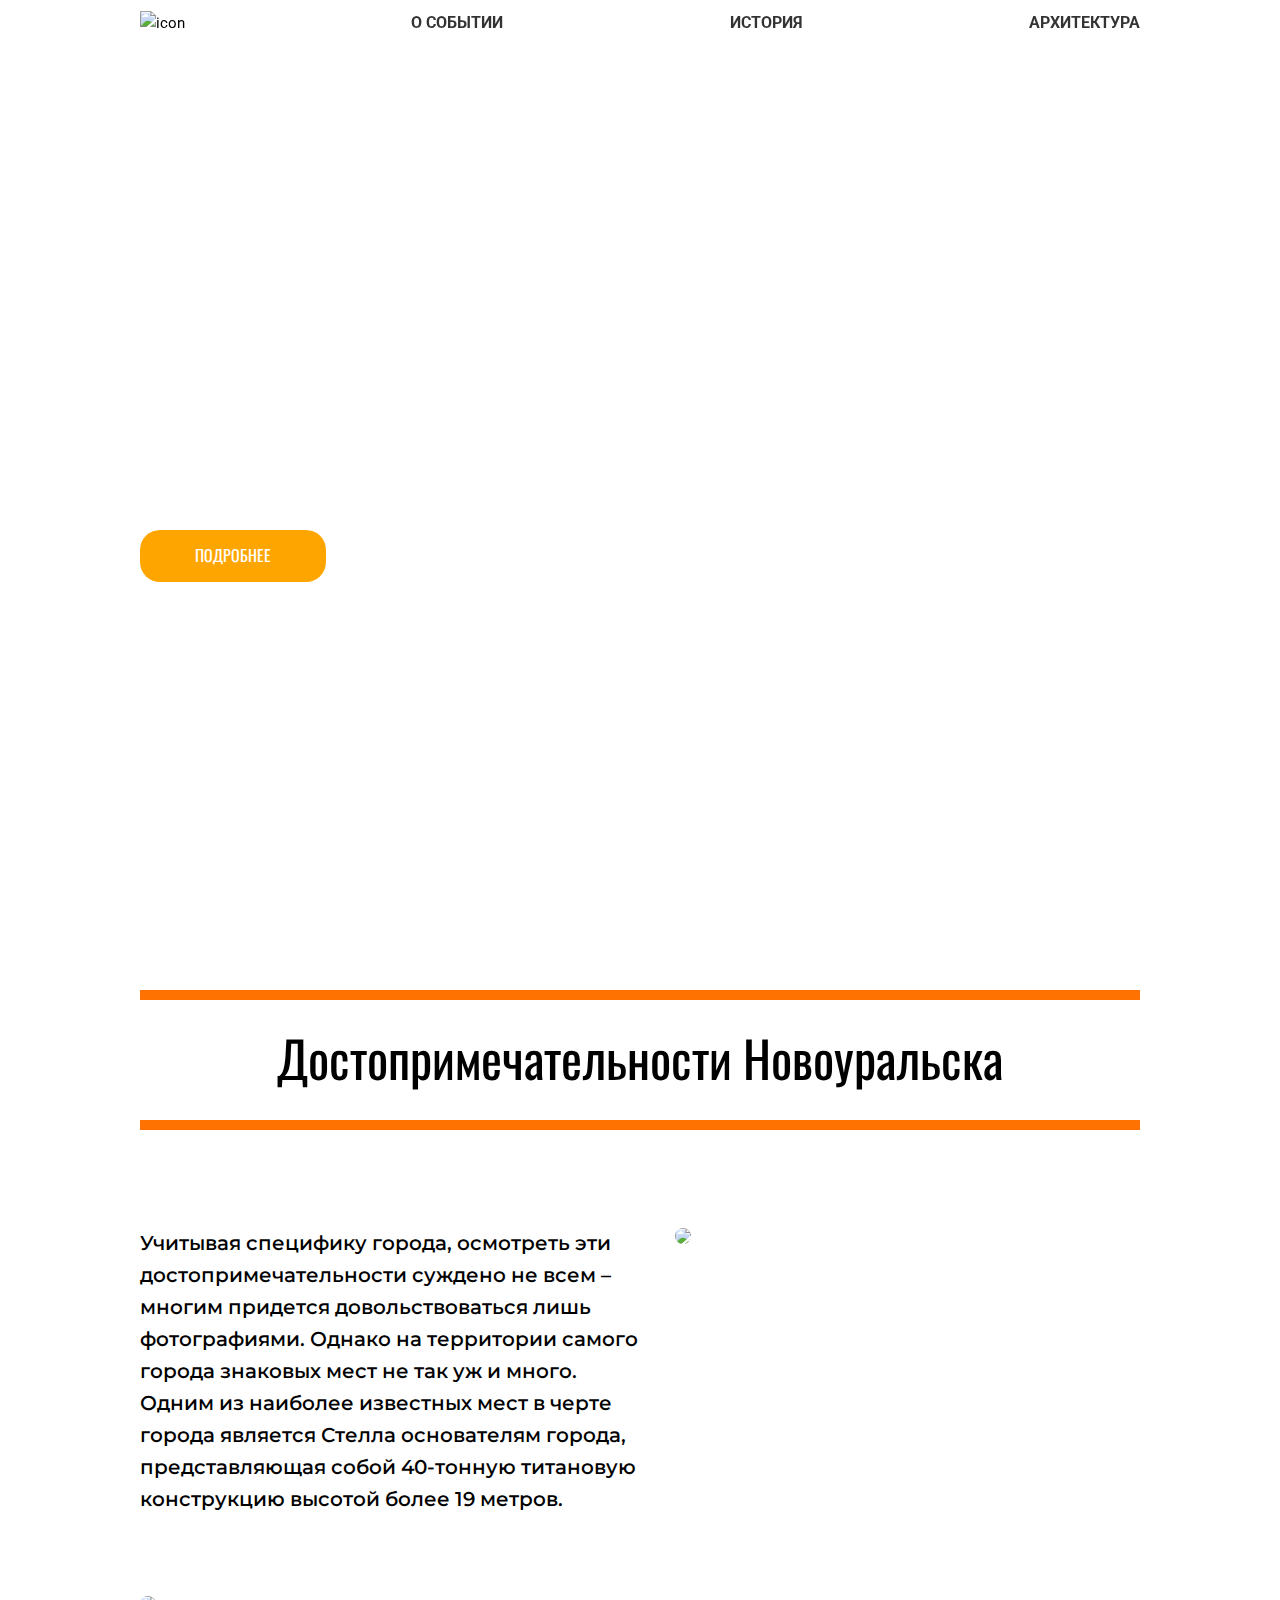
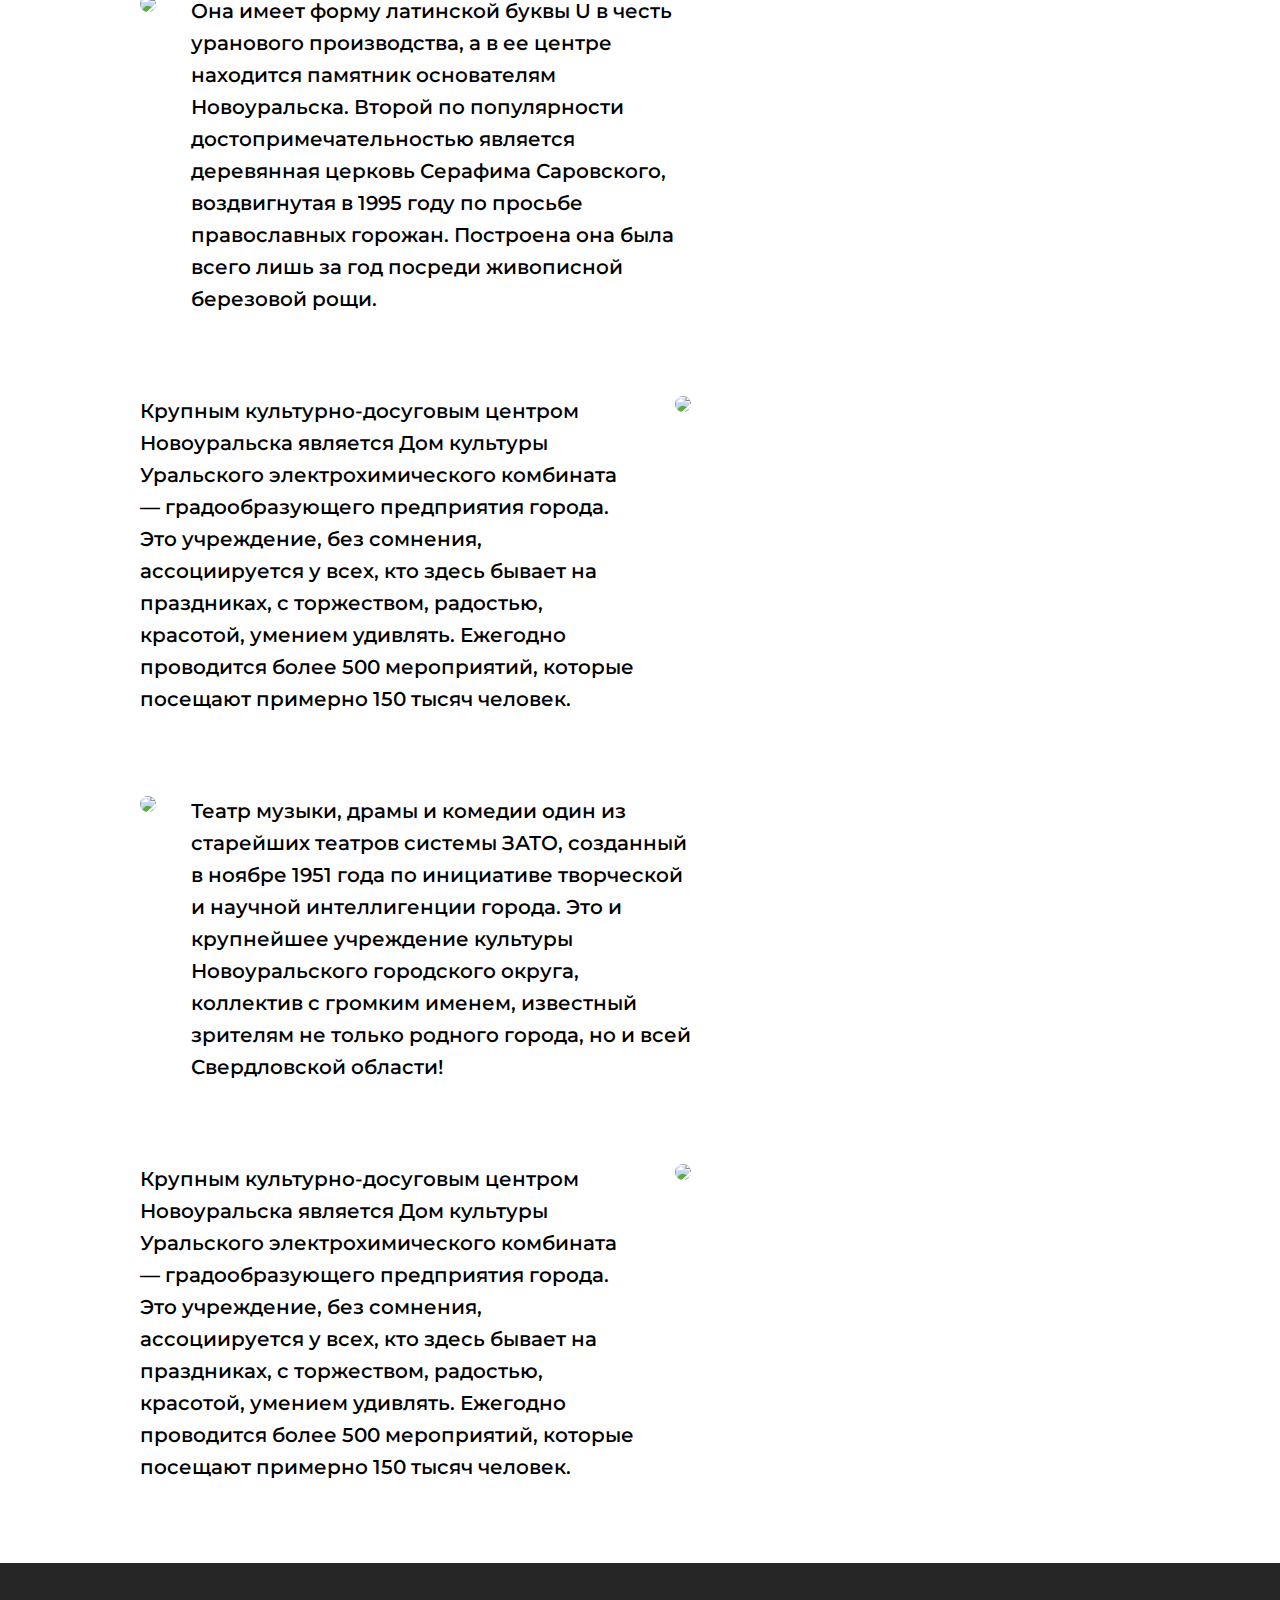
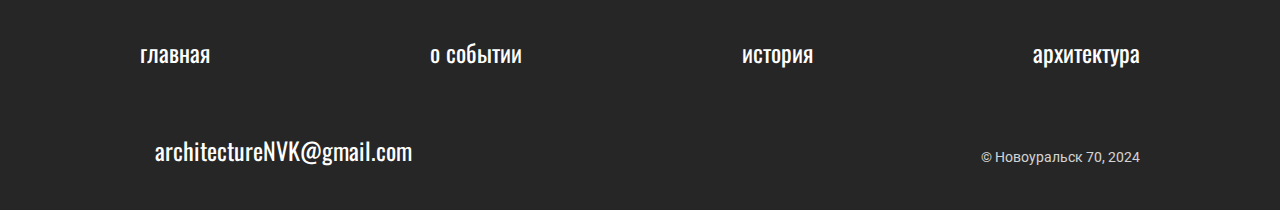
==== index.html @ dcbf1241 "Add files via upload" ====
<!DOCTYPE html>
<html lang="en">
<head>
    <meta charset="UTF-8">
    <meta name="viewport" content="width=device-width, initial-scale=1.0">
    <link rel="stylesheet" href="index.css">
    <link rel="preconnect" href="https://fonts.googleapis.com">
    <link rel="preconnect" href="https://fonts.gstatic.com" crossorigin>
    <link href="https://fonts.googleapis.com/css2?family=Roboto:ital,wght@0,100;0,300;0,400;0,500;0,700;0,900;1,100;1,300;1,400;1,500;1,700;1,900&display=swap" rel="stylesheet">
    <link href="https://fonts.googleapis.com/css2?family=Kaushan+Script&family=Montserrat:ital,wght@0,100..900;1,100..900&display=swap" rel="stylesheet">
    <link rel="preconnect" href="https://fonts.googleapis.com">
    <link rel="preconnect" href="https://fonts.gstatic.com" crossorigin>
    <link href="https://fonts.googleapis.com/css2?family=Oswald:wght@200..700&family=Roboto:ital,wght@0,100;0,300;0,400;0,500;0,700;0,900;1,100;1,300;1,400;1,500;1,700;1,900&display=swap" rel="stylesheet">
    <title>Архитектура Новоуральска</title>
    <link rel ="icon" href = "img/icon.png"  type = "image/png">
</head>
<body>
    <header class = "header">
        <div class="container">
            <nav class = "nav">
                <a href = "index.html">
                    <img class = "icon__img" src = "img/icon.png" alt = "icon">
                </a>
                <div class="nav__item">
                    <a href = "event.html">о событии</a>
                </div>
                <div class="nav__item">
                    <a href = "history.html">история</a>
                </div>
                <div class="nav__item">
                    <a href = "architecture.html">архитектура</a>
                </div>
                
            </nav>
        </div>
    </header>
    <div class="intro">
        <div class="container">
            <div class="intro__text"> <p>городу</p> НОВОУРАЛЬСКУ 70 ЛЕТ</div>
            <a class="button" href = "event.html">Подробнее</a>
        </div>
    </div>
    <section class="section">
        <div class="container">
            <div class="title">Достопримечательности Новоуральска</div>
            <div class="landmark">
                <div class="landmark__text--left">
                    Учитывая специфику города, осмотреть эти достопримечательности суждено не всем – многим придется довольствоваться лишь фотографиями. Однако на территории самого города знаковых мест не так уж и много. Одним из наиболее известных мест в черте города является Стелла основателям города, представляющая собой 40-тонную титановую конструкцию высотой более 19 метров.
                </div>
                <div class="landmark__img">
                    <img src = "img/stella.jpg">
                </div>
    <div class="line--photo"></div>
            </div>
            <div class="landmark">
                <div class="landmark__img">
                    <img src = "img/xram.jpg">
                </div>
                <div class="landmark__text--right">
                    Она имеет форму латинской буквы U в честь уранового производства, а в ее центре находится памятник основателям Новоуральска. Второй по популярности достопримечательностью является деревянная церковь Серафима Саровского, воздвигнутая в 1995 году по просьбе православных горожан. Построена она была всего лишь за год посреди живописной березовой рощи.
                </div>
            </div>
    <div class="line--text"></div>
            <div class="landmark">
                <div class="landmark__text--left">
                    Крупным культурно-досуговым центром Новоуральска является Дом культуры Уральского электрохимического комбината — градообразующего предприятия города. Это учреждение, без сомнения, ассоциируется у всех, кто здесь бывает на праздниках, с торжеством, радостью, красотой, умением удивлять. Ежегодно проводится более 500 мероприятий, которые посещают примерно 150 тысяч человек. 
                </div>
                <div class="landmark__img">
                    <img src = "img/УЭХК.webp">
                </div>
            </div>
    <div class="line--photo"></div>
            <div class="landmark">
                <div class="landmark__img">
                    <img src = "img/gorod6.jpg">
                </div>
                <div class="landmark__text--right">
                    Театр музыки, драмы и комедии один из старейших театров системы ЗАТО, созданный в ноябре 1951 года по инициативе творческой и научной интеллигенции города. Это и крупнейшее учреждение культуры Новоуральского городского округа, коллектив с громким именем, известный зрителям не только родного города, но и всей Свердловской области!
                </div>
            </div>
    <div class="line--text"></div>
            <div class="landmark">
                <div class="landmark__text--left">
                    Крупным культурно-досуговым центром Новоуральска является Дом культуры Уральского электрохимического комбината — градообразующего предприятия города. Это учреждение, без сомнения, ассоциируется у всех, кто здесь бывает на праздниках, с торжеством, радостью, красотой, умением удивлять. Ежегодно проводится более 500 мероприятий, которые посещают примерно 150 тысяч человек. 
                </div>
                <div class="landmark__img">
                    <img src = "img/камень.jpg">
                </div>
            </div>
        </div> <!--container-->
    </section>
    <footer class="footer">
        <div class="container">
            <div class="footer__inner">
                <div class="footer__item">
                    <a href = "index.html">главная</a>
                </div>
                <div class="footer__item">
                    <a href = "#">о событии</a>
                </div>
                <div class="footer__item">
                    <a href = "history.html">история</a>
                </div>
                <div class="footer__item">
                    <a href = "architecture.html">архитектура</a>
                </div>
            </div>
            <div class="email__text">
                <a class = "email" href = "https://mail.google.com/" target="_blank">architectureNVK@gmail.com</a>
                <span class = "footer__text">© Новоуральск 70, 2024</span>
            </div>

        </div>
    </footer>
</body>
</html>
---- index.css ----
h1, h2, h3, h4, h5, h6{
    margin: 0;
}
p{
    margin: 0;
    padding: 0;
}
a{
    text-decoration: none;
    color: black;
}
body{
    font-family: 'Roboto', sans-serif;
    font-size: 15px;
    color: #000000;
    line-height: 1.6;
    margin: 0;
    background: url("img/background_blue.png") center;
  }
  *,
  *:before,
  *:after{
    box-sizing: border-box;
  }
  .roboto-thin {
    font-family: "Roboto", sans-serif;
    font-weight: 100;
    font-style: normal;
  }
  
  .roboto-light {
    font-family: "Roboto", sans-serif;
    font-weight: 300;
    font-style: normal;
  }
  
  .roboto-regular {
    font-family: "Roboto", sans-serif;
    font-weight: 400;
    font-style: normal;
  }
  
  .roboto-medium {
    font-family: "Roboto", sans-serif;
    font-weight: 500;
    font-style: normal;
  }
  
  .roboto-bold {
    font-family: "Roboto", sans-serif;
    font-weight: 700;
    font-style: normal;
  }
  
  .roboto-black {
    font-family: "Roboto", sans-serif;
    font-weight: 900;
    font-style: normal;
  }
  
  .roboto-thin-italic {
    font-family: "Roboto", sans-serif;
    font-weight: 100;
    font-style: italic;
  }
  
  .roboto-light-italic {
    font-family: "Roboto", sans-serif;
    font-weight: 300;
    font-style: italic;
  }
  
  .roboto-regular-italic {
    font-family: "Roboto", sans-serif;
    font-weight: 400;
    font-style: italic;
  }
  
  .roboto-medium-italic {
    font-family: "Roboto", sans-serif;
    font-weight: 500;
    font-style: italic;
  }
  
  .roboto-bold-italic {
    font-family: "Roboto", sans-serif;
    font-weight: 700;
    font-style: italic;
  }
  
  .roboto-black-italic {
    font-family: "Roboto", sans-serif;
    font-weight: 900;
    font-style: italic;
  }
  .kaushan-script-regular {
    font-family: "Kaushan Script", cursive;
    font-weight: 400;
    font-style: normal;
  }
.montserrat-uniquifier{
    font-family: "Montserrat", sans-serif;
    font-optical-sizing: auto;
    font-weight: weight;
    font-style: normal;
  }

.oswald-uniquifier> {
    font-family: "Oswald", sans-serif;
    font-optical-sizing: auto;
    font-weight: weight;
    font-style: normal;
}

.container{
    max-width: 1000px;
    width: 100%;
    margin: 0 auto;

}
.header{
    top: 0;
    right: 0;
    left: 0;
    z-index: 1000;
    position: fixed;
    background: url('img/background__grey.png') center;
    
}
.nav{
    display: flex;
    gap: 30;
    align-items: center;
    justify-content: space-between;
    margin-bottom: 5px;
    margin-top: 10px;
    
    
}
.nav__item{
    text-transform: uppercase;
    font-size: 16px;
    opacity: 0.8;
    font-weight: bold;
    transition: opacity .2s linear;
    cursor: pointer;
}
.nav__item:hover{
    opacity: 0.6;
}
.icon__img{
    width: 40px;
  
}
.eye{
    width: 30px;
    margin-left: 20px;
    margin-bottom: 1px;
}
.intro{
    background: url('img/background.jpg') center no-repeat;
    background-size: cover;
    height: 90vh;
    width: 100%;
    min-height: 500px;
    position: relative;
    margin-top: 80px;
}
.intro__text{
    font-family: "Oswald";
    font-size: 60px;
    color: white;
    top: 200px;
    font-weight: 450;
    position: absolute;
    z-index: 1;
    max-width: 300px;
    line-height: 1.4;
}
.intro__text p{
    font-size: 30px;
    margin-bottom: 5px;
}
.button{
    font-family: "Oswald";
    background-color: orange;
    color: white;
    font-size: 16px;
    border: none;
    border-radius: 20px;
    padding: 13px 55px;
    text-transform: uppercase;
    top: 450px;
    position: absolute;
    transition: opacity .2s linear;
}
.button:hover{
    opacity: 0.8;
}
.title{
  font-family: 'Oswald';
  font-size: 50px;
  text-align: center;
}
.title:before{
  content: "";
  width: 100%;
  height: 10px;
  display: inline-block;
  background-color: rgb(253, 114, 0);
  z-index: 1;
  margin-top: 100px;
 
}
.title:after{
  content: "";
  width: 100%;
  height: 10px;
  display: inline-block;
  background-color: rgb(253, 114, 0);
  z-index: 1;
  margin-bottom: 30px;
}
.landmark{
  display: flex;
  margin-top: 50px;
  margin-bottom: 80px;
}
.landmark__text--left{
  font-family: "Montserrat";
  font-size: 20px;
  max-width: 50%;
  margin-right: 35px;
  font-weight: 550;
}
.landmark__text--right{
  font-family: "Montserrat";
  font-size: 20px;
  max-width: 50%;
  margin-left: 35px;
  font-weight: 550;
}
.landmark__img img{
  max-width: 500px;
  width: 100%;
  border-radius: 15px;
}
.footer{
   padding-bottom: 40px;
    background-color: #262626;
}
.footer__inner{
    display: flex;
    justify-content: space-between;
    padding: 70px 0px 60px 0px;
}
.footer__item{
    font-family: "Oswald";
    color: white;
    font-size: 24px;
    transition: opacity 0.2s linear;
}
.footer__item:hover{
    opacity: 0.7;
}
.footer__item a{
    color: white;
}
.email{
  font-family: "Oswald";
    color: white;
    font-size: 24px;
    transition: opacity 0.2s linear;
}
.email:hover{
  opacity: 0.7;
}
.email a{
  color: white;
}
.email:before{
  content: url('img/email.png');
  margin-right: 15px;
  margin-top: 3px;
  z-index: 1;
}
.email__text{
  display: flex;
  justify-content: space-between;
}
.footer__text{
  color: white;
  font-size: 14px;
  opacity: 0.8;
  margin-top: 15px;
}
@media(max-width: 1050px){
  .container{
    max-width: 600px;
  }
  .landmark{
    display: block;
  
  }
  .landmark__text--left{
    max-width: 100%;
    margin: 0 auto;
    justify-content: left;
    margin-top: 20px;
    font-size: 18px;
  }
  .landmark__img img{
    margin: 0 auto;
    display: block;
    margin-top: 40px;
    margin-bottom: 40px;
  }
  .landmark__text--right{
    max-width: 100%;
    margin: 0 auto;
    justify-content: left;
    margin-top: 20px;
    font-size: 18px;
  }
  .line--photo{
    width: 100%;
    height: 6px;
    background-color: orange;
    display: inline-block; 
    margin-top: 50px;
    
  }
  .line--text{
    width: 100%;
    height: 6px;
    background-color: orange;
    display: block;
    margin-bottom: 60px;
   
  }
  @media(max-width: 630px){
    .container{
      max-width: 450px;
    }
    .landmark{
      display: block;
    
    }
    .landmark__text--left{
      max-width: 100%;
      margin: 0 auto;
      justify-content: left;
      margin-top: 20px;
      font-size: 18px;
    }
    .landmark__img img{
      margin: 0 auto;
      display: block;
      margin-top: 40px;
      margin-bottom: 40px;
    }
    .landmark__text--right{
      max-width: 100%;
      margin: 0 auto;
      justify-content: left;
      margin-top: 20px;
      font-size: 18px;
    }
    .line--photo{
      width: 100%;
      height: 6px;
      background-color: orange;
      display: inline-block; 
      margin-top: 50px;
      
    }
    .line--text{
      width: 100%;
      height: 6px;
      background-color: orange;
      display: block;
      margin-bottom: 60px;
     
    }
    .nav__item{
      font-size: 14px;
    }
    .footer__item{
      font-size: 20px;
    }
    .email__text a{
      font-size: 20px;
    }
    .footer__text{
      font-size: 12px;
    }
  }
}
@media(max-width: 520px){
  .container{
    max-width: 400px;
  }
  .icon__img{
    display: none;
  }
  .nav{
    height: 64px;
    margin-right: 30px;
  }
  .intro__text{
    font-size: 50px;
    
  }
  .title{
  font-size: 40px;
  }



  .landmark{
    display: block;
  
  }
  .landmark__text--left{
    max-width: 100%;
    margin: 0 auto;
    justify-content: left;
    margin-top: 20px;
    font-size: 18px;
  }
  .landmark__img img{
    margin: 0 auto;
    display: block;
    margin-top: 40px;
    margin-bottom: 40px;
  }
  .landmark__text--right{
    max-width: 100%;
    margin: 0 auto;
    justify-content: left;
    margin-top: 20px;
    font-size: 18px;
  }
  .line--photo{
    width: 100%;
    height: 6px;
    background-color: orange;
    display: inline-block; 
    margin-top: 50px;
    
  }
  .line--text{
    width: 100%;
    height: 6px;
    background-color: orange;
    display: block;
    margin-bottom: 60px;
   
  }
  .nav__item{
    font-size: 14px;
  }
  .footer__item{
    font-size: 20px;
  }
  .email__text a{
    font-size: 18px;
  }
  .footer__text{
    font-size: 12px;
  }
}
@media(max-width: 420px){
  .container{
    max-width: 300px;
  }
  .icon__img{
    display: none;
  }
  .nav{
    height: 64px;
    margin-right: 10px;
  }
  .intro__text{
    font-size: 44px;
    
  }
  .title{
  font-size: 30px;
  }
  .title:before{
    content: "";
    height: 6px;
    margin-top: 40px;
   
  }
  .title:after{
    content: "";
    height: 6px;
    margin-bottom: 10px;
  }


  .landmark{
    display: block;
  
  }
  .landmark__text--left{
    max-width: 100%;
    margin: 0 auto;
    justify-content: left;
    margin-top: 20px;
    font-size: 16px;
  }
  .landmark__img img{
    margin: 0 auto;
    display: block;
    margin-top: 40px;
    margin-bottom: 40px;
  }
  .landmark__text--right{
    max-width: 100%;
    margin: 0 auto;
    justify-content: left;
    margin-top: 20px;
    font-size: 16px;
  }
  .line--photo{
    width: 100%;
    height: 6px;
    background-color: orange;
    display: inline-block; 
    margin-top: 40px;
    
  }
  .line--text{
    width: 100%;
    height: 6px;
    background-color: orange;
    display: block;
    margin-bottom: 60px;
   
  }
  .nav__item{
    font-size: 14px;
  }
  .footer__item{
    font-size: 16px;
  }
  .email__text a{
    font-size: 14px;
  }
  .footer__text{
    font-size: 10px;
  }
}
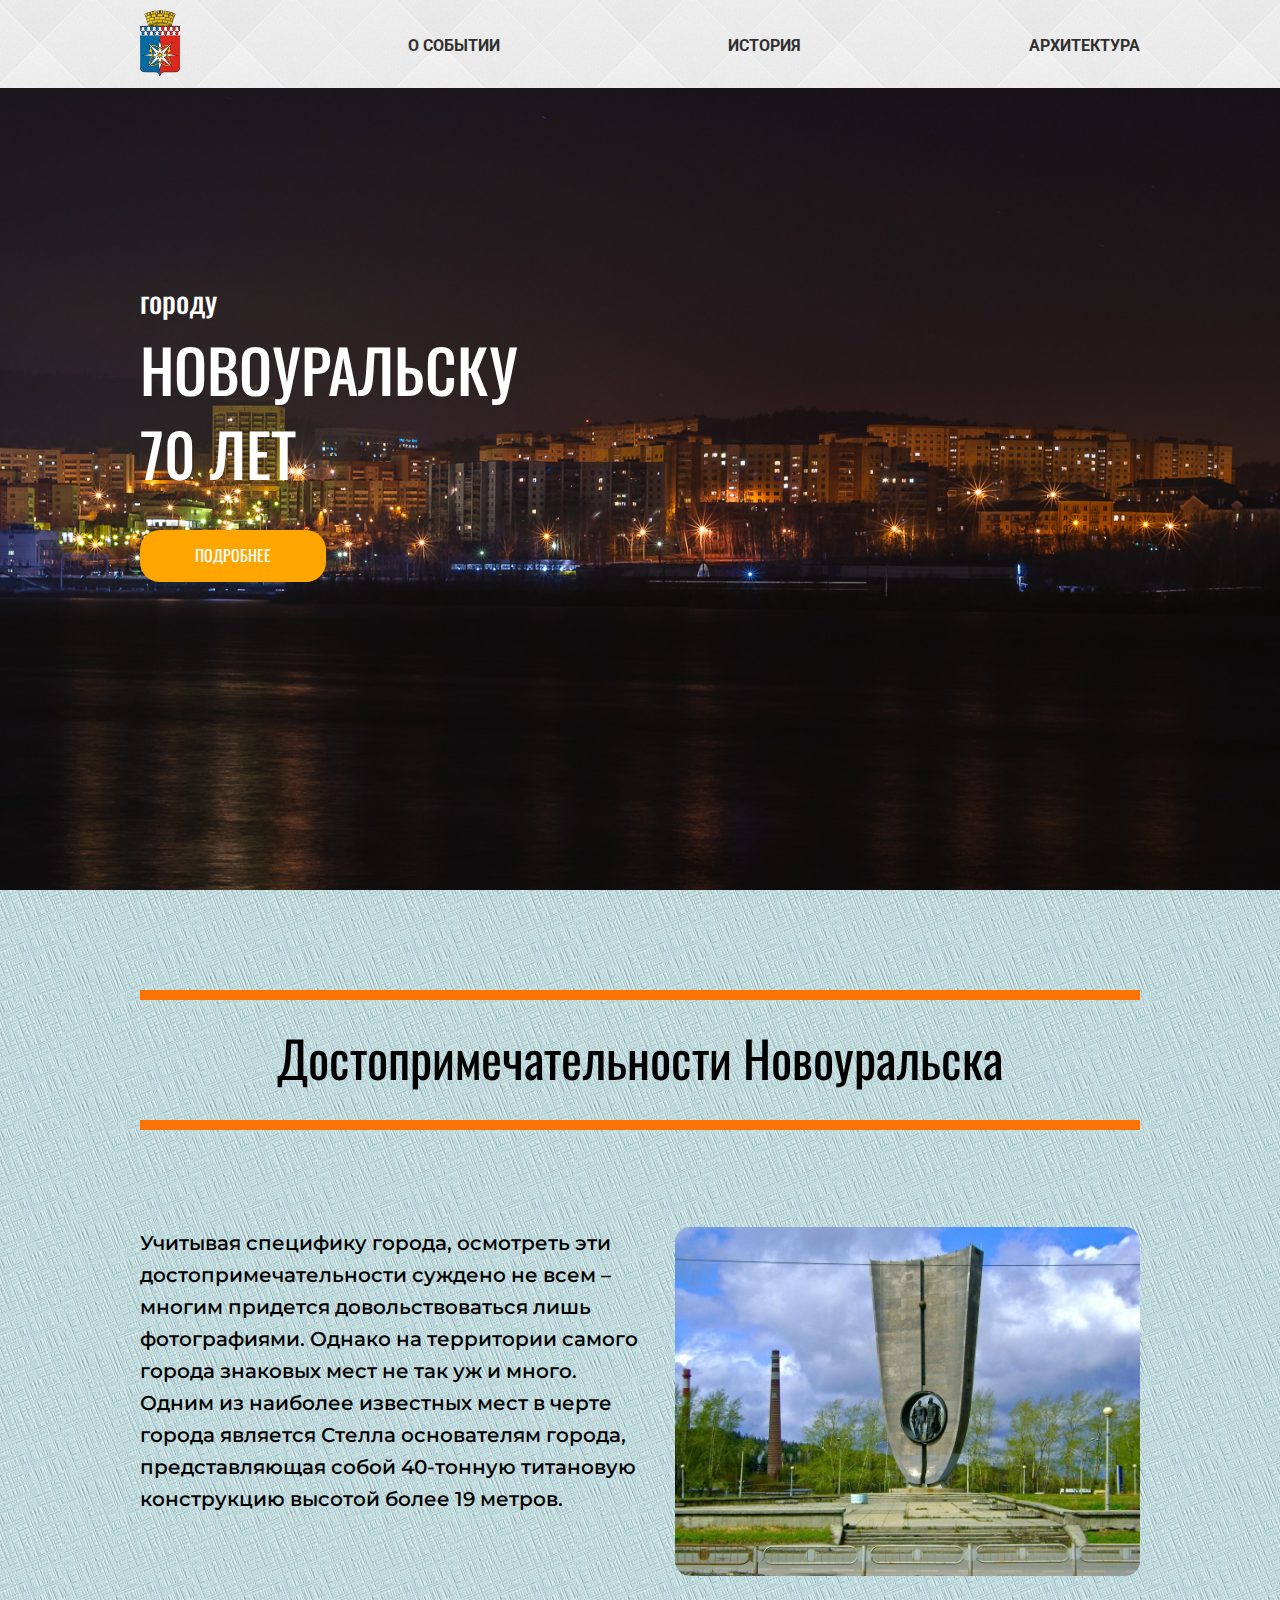
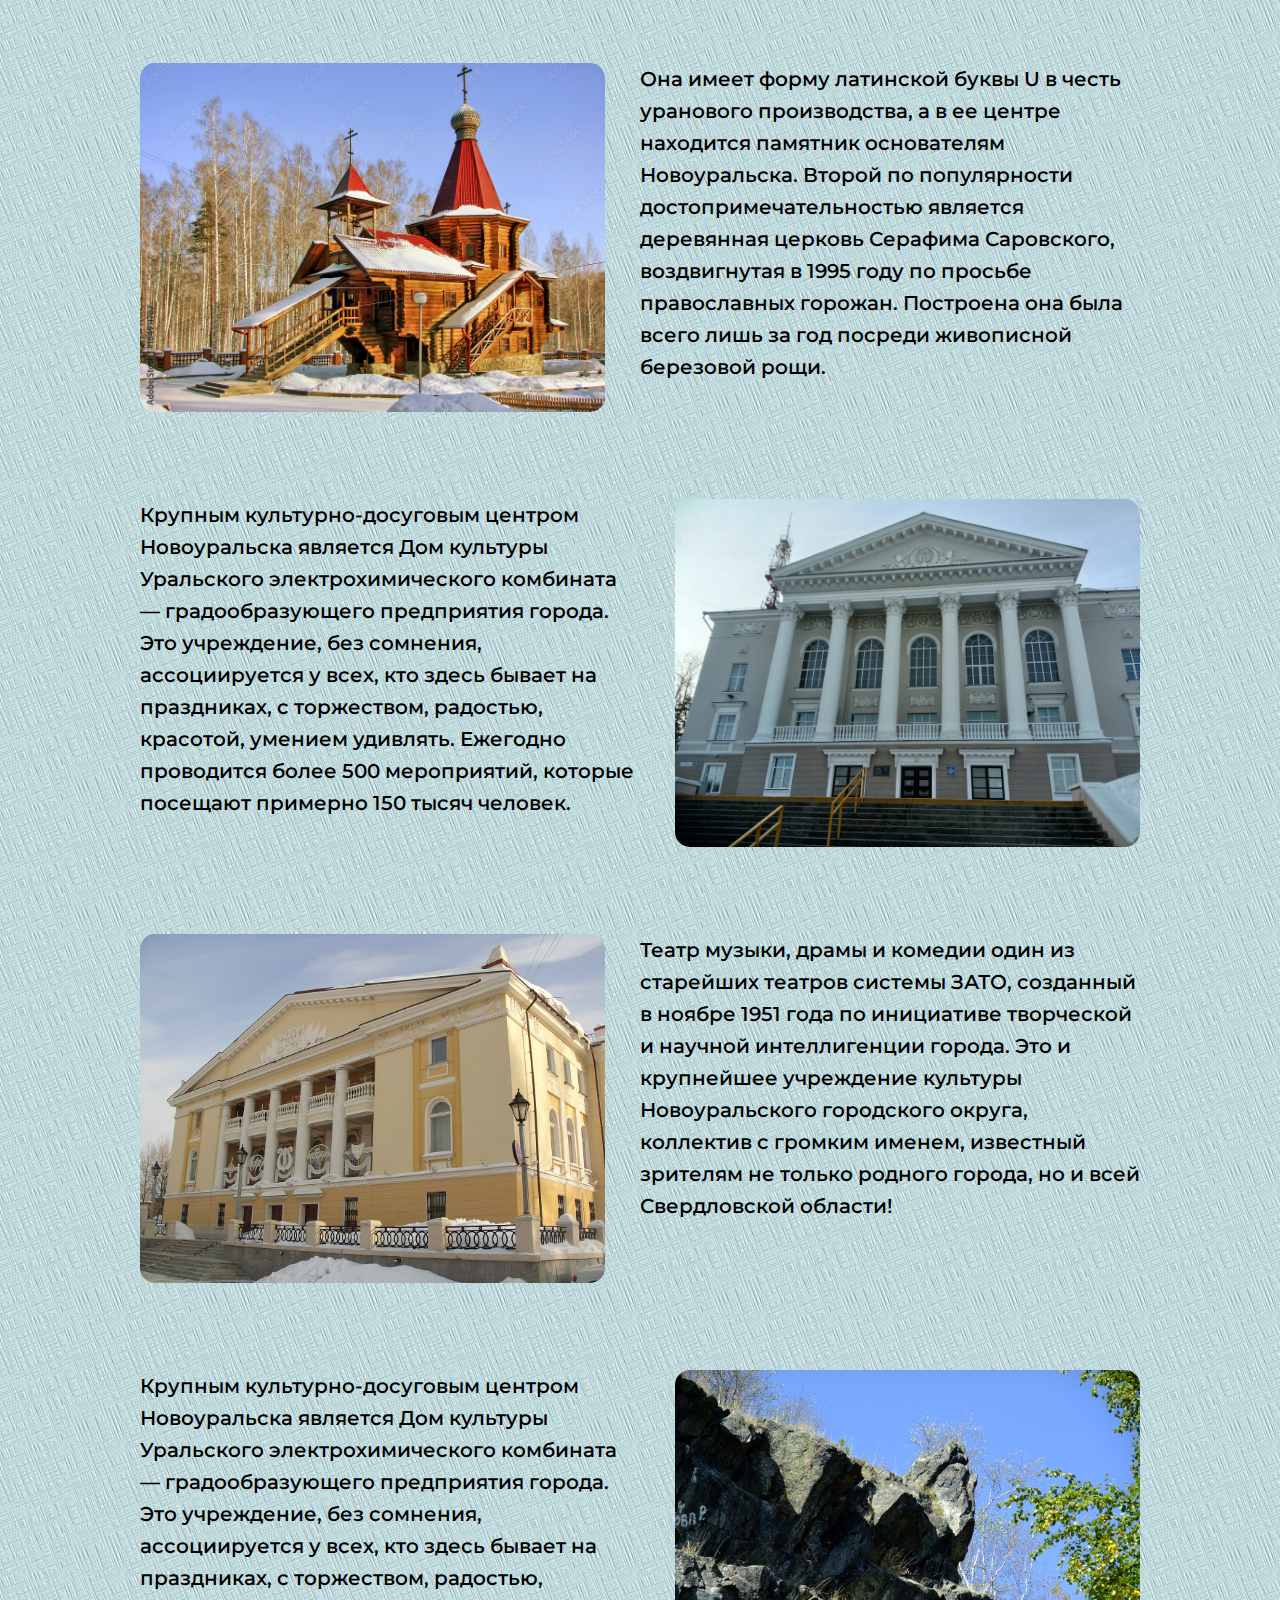
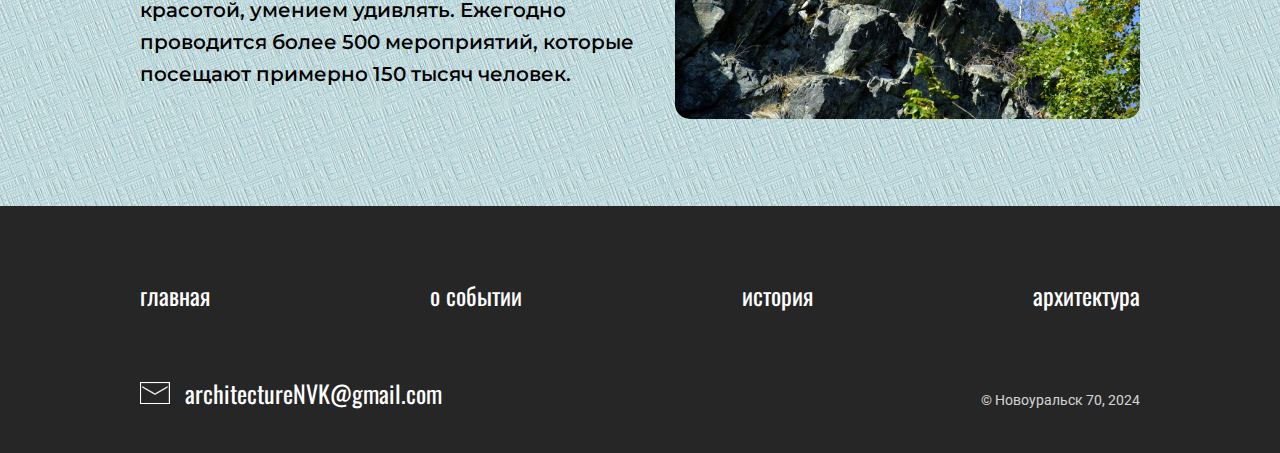
==== commit 00aad3df: "Update index.html" ====
--- a/index.html
+++ b/index.html
@@ -11,7 +11,7 @@
     <link rel="preconnect" href="https://fonts.googleapis.com">
     <link rel="preconnect" href="https://fonts.gstatic.com" crossorigin>
     <link href="https://fonts.googleapis.com/css2?family=Oswald:wght@200..700&family=Roboto:ital,wght@0,100;0,300;0,400;0,500;0,700;0,900;1,100;1,300;1,400;1,500;1,700;1,900&display=swap" rel="stylesheet">
-    <title>Архитектура Новоуральска</title>
+    <title>Новоуральск</title>
     <link rel ="icon" href = "img/icon.png"  type = "image/png">
 </head>
 <body>
@@ -113,4 +113,4 @@
         </div>
     </footer>
 </body>
-</html>+</html>
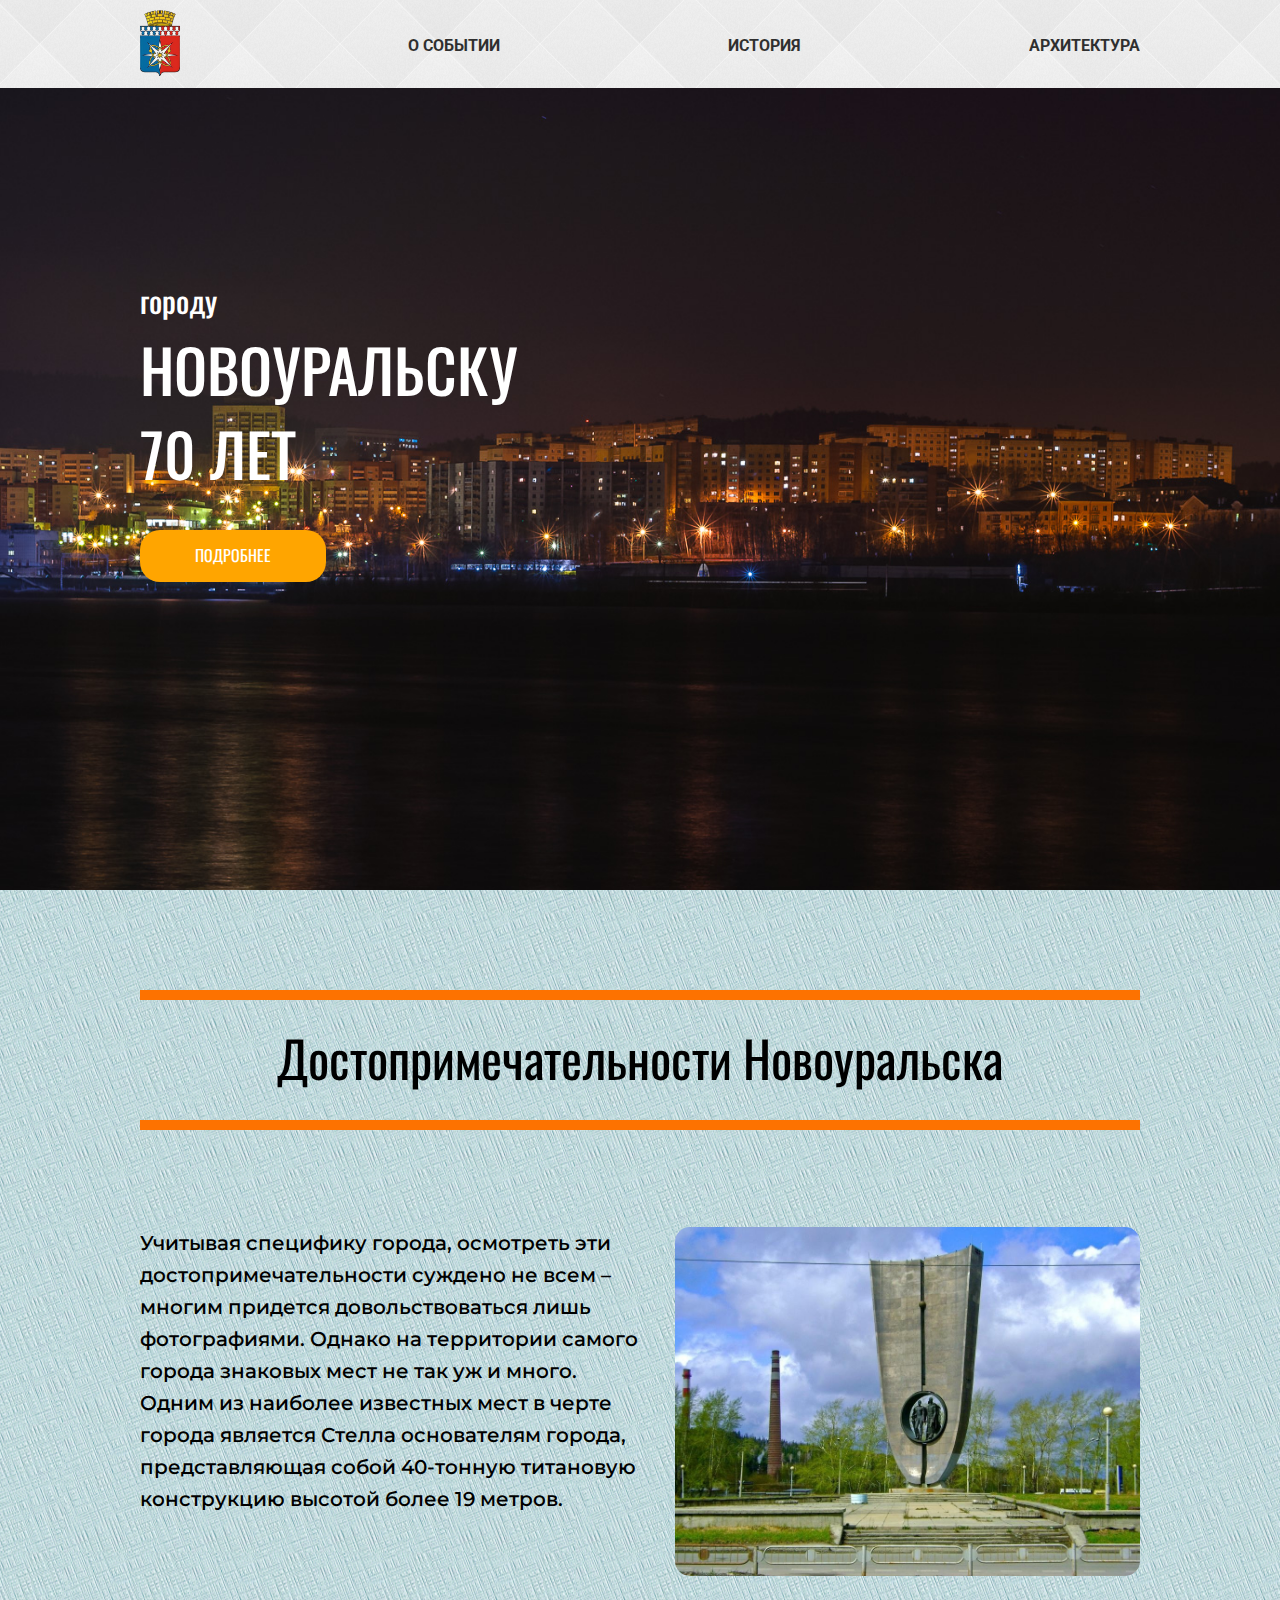
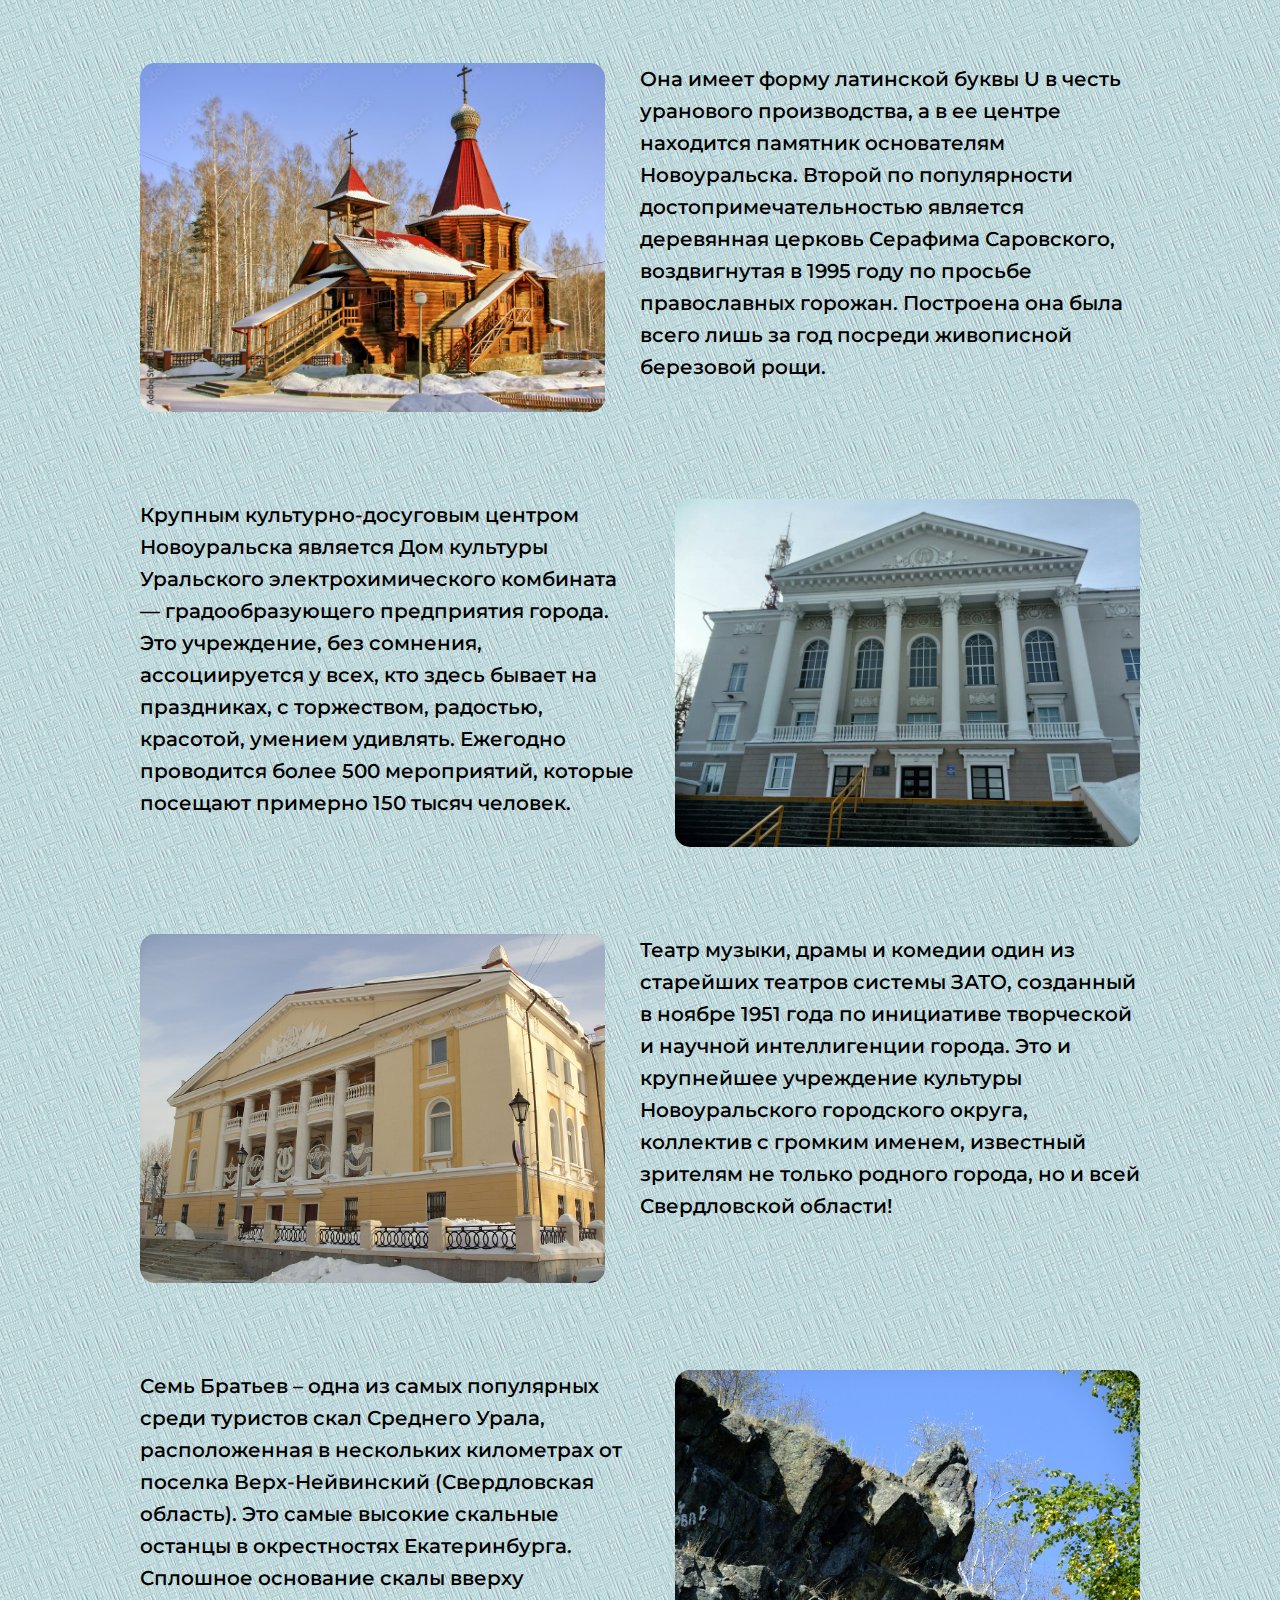
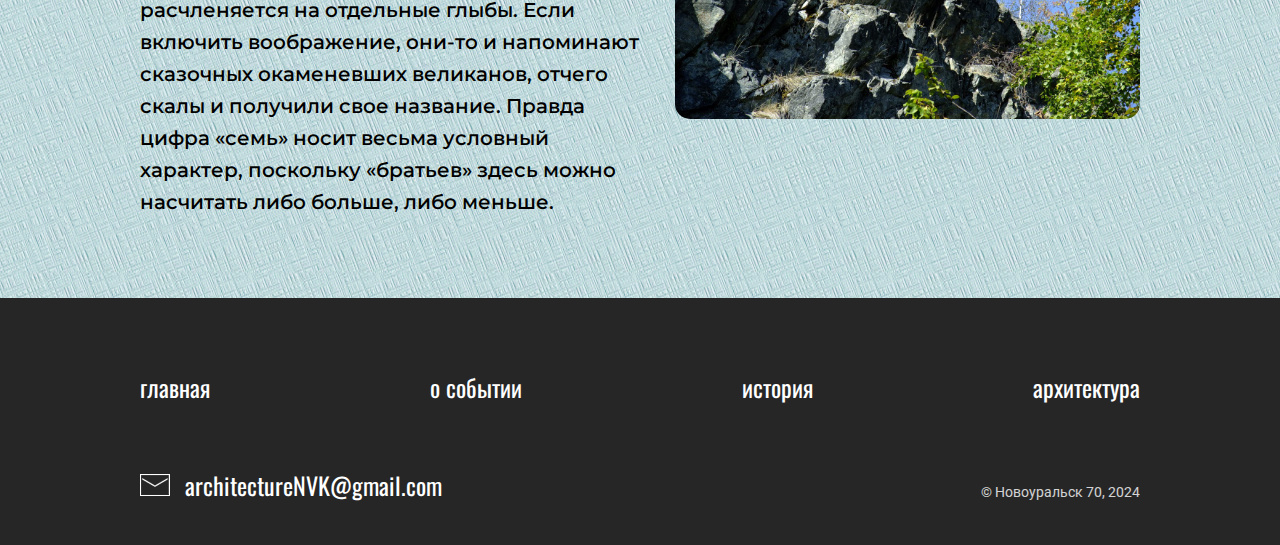
==== commit 2ba8f01c: "Update index.html" ====
--- a/index.html
+++ b/index.html
@@ -80,8 +80,7 @@
             </div>
     <div class="line--text"></div>
             <div class="landmark">
-                <div class="landmark__text--left">
-                    Крупным культурно-досуговым центром Новоуральска является Дом культуры Уральского электрохимического комбината — градообразующего предприятия города. Это учреждение, без сомнения, ассоциируется у всех, кто здесь бывает на праздниках, с торжеством, радостью, красотой, умением удивлять. Ежегодно проводится более 500 мероприятий, которые посещают примерно 150 тысяч человек. 
+                <div class="landmark__text--left">Семь Братьев – одна из самых популярных среди туристов скал Среднего Урала, расположенная в нескольких километрах от поселка Верх-Нейвинский (Свердловская область). Это самые высокие скальные останцы в окрестностях Екатеринбурга. Сплошное основание скалы вверху расчленяется на отдельные глыбы. Если включить воображение, они-то и напоминают сказочных окаменевших великанов, отчего скалы и получили свое название. Правда цифра «семь» носит весьма условный характер, поскольку «братьев» здесь можно насчитать либо больше, либо меньше.
                 </div>
                 <div class="landmark__img">
                     <img src = "img/камень.jpg">
